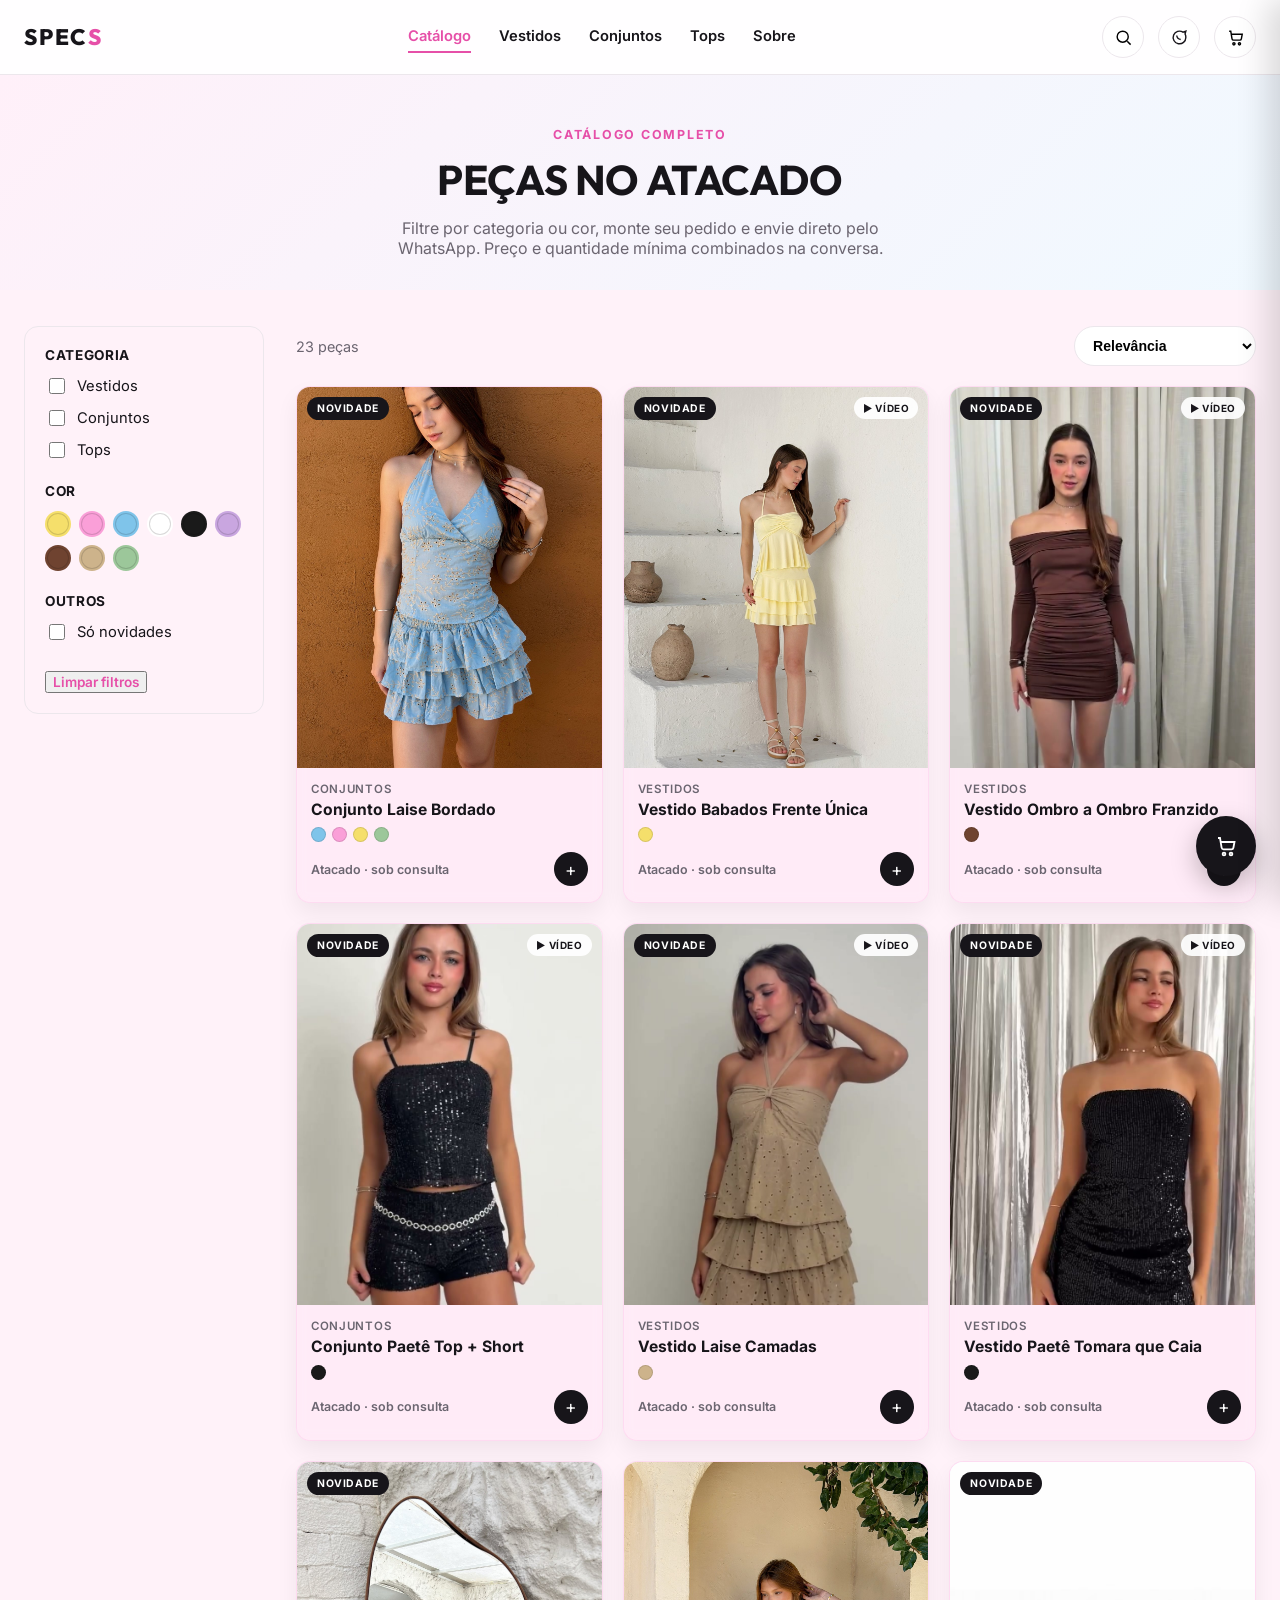
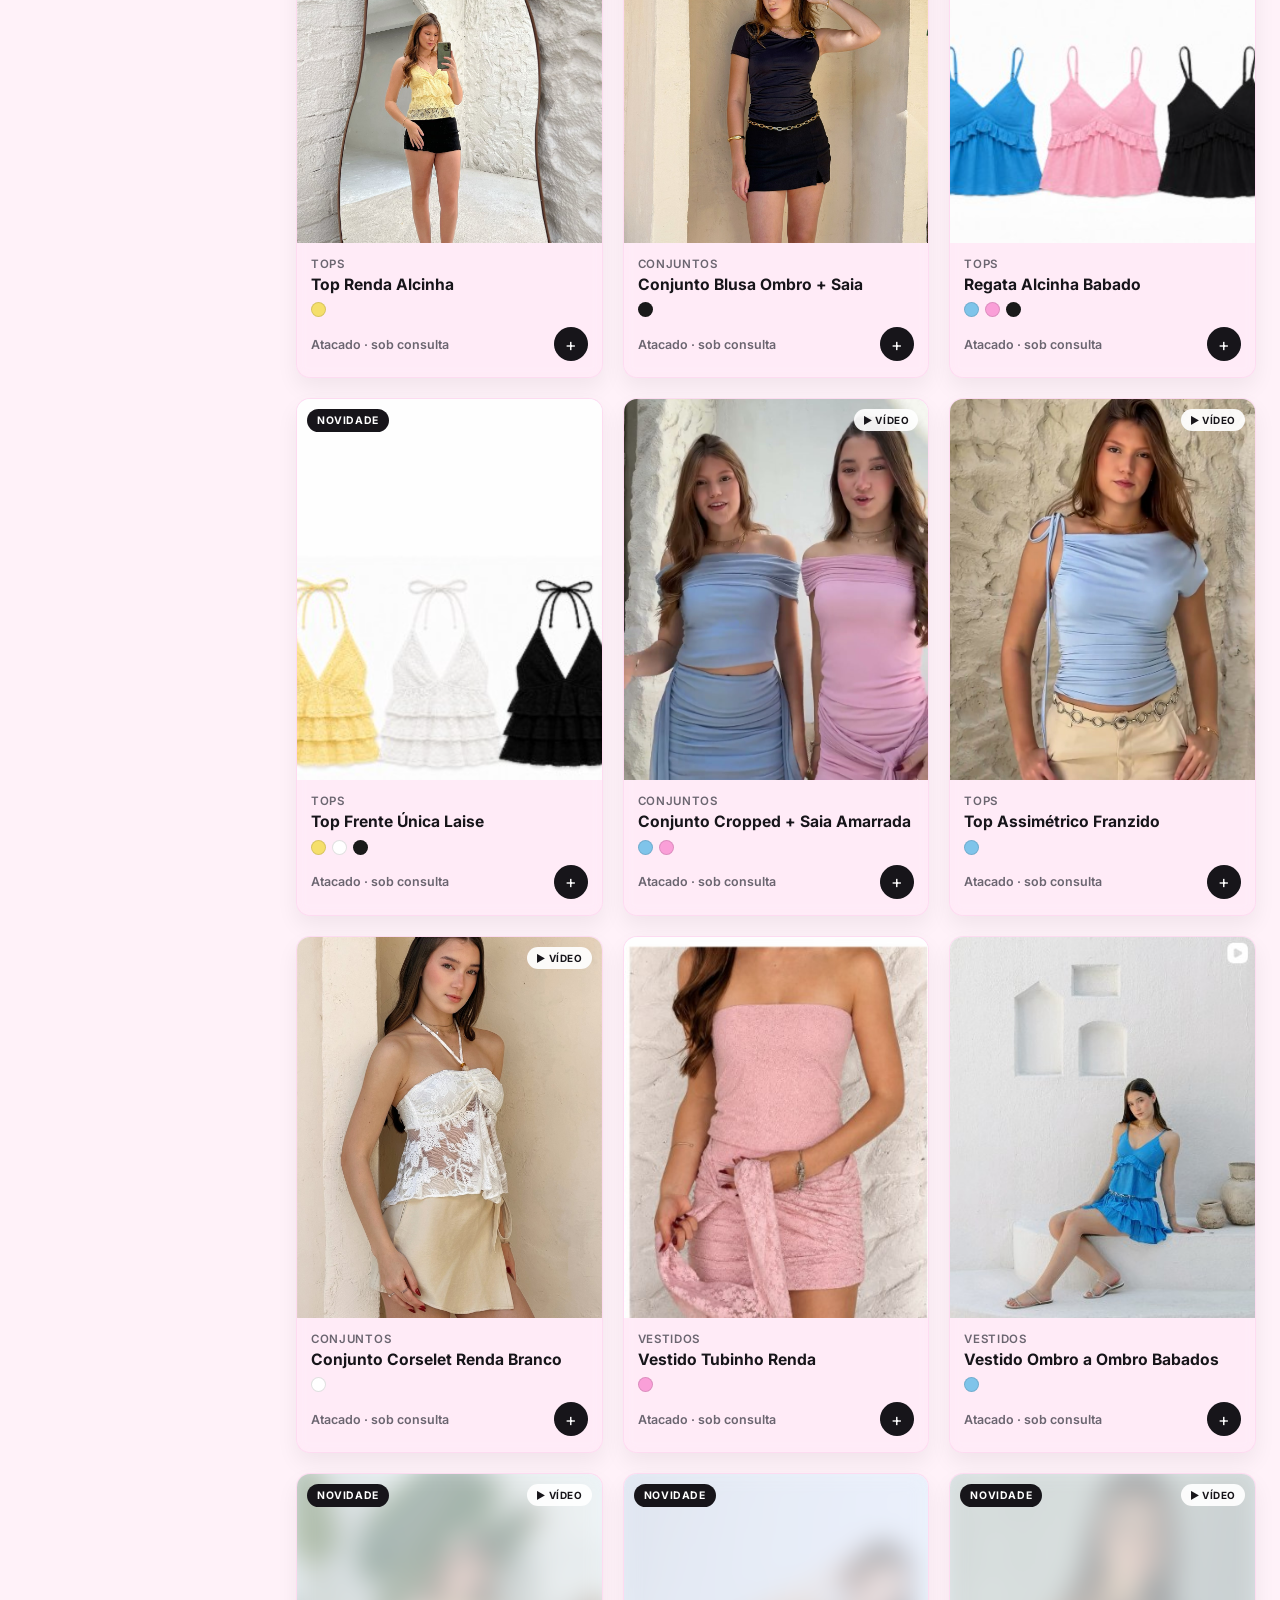
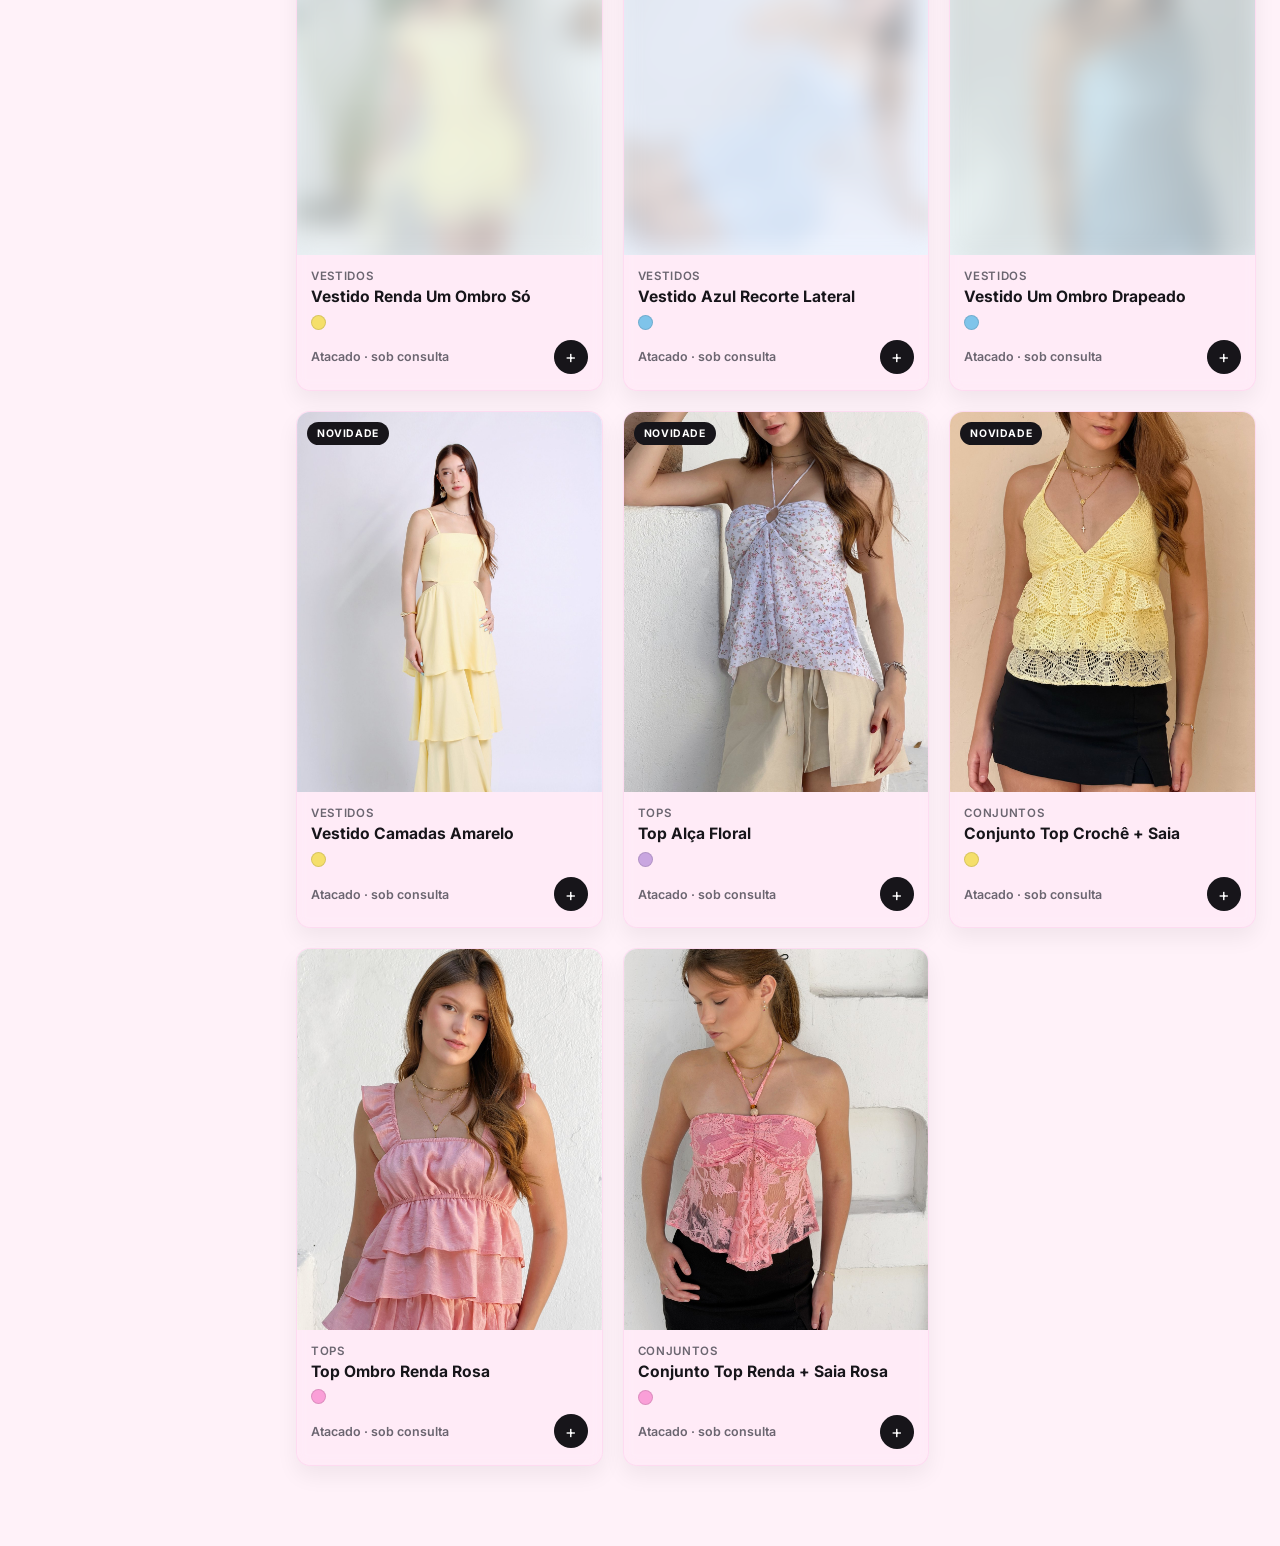
==== catalogo.html @ a66990cf "Update product images: prod-halter-3cores and prod-camisole-3cores Co-Authored-By: Claude Haiku 4.5 " ====
<!DOCTYPE html>
<html lang="pt-BR">
<head>
<meta charset="UTF-8">
<script>
if ("scrollRestoration" in history) history.scrollRestoration = "manual";
window.scrollTo(0, 0);
setTimeout(() => window.scrollTo(0, 0), 50);
requestAnimationFrame(() => window.scrollTo(0, 0));
</script>
<meta name="viewport" content="width=device-width, initial-scale=1.0">
<meta name="color-scheme" content="light only">
<meta name="darkreader-lock">
<title>Catálogo — SPECS</title>
<meta name="description" content="Catálogo completo SPECS no atacado. Filtre por categoria e cor, monte seu pedido e envie pelo WhatsApp.">
<link rel="icon" href="assets/logo-specs.png">
<link rel="preconnect" href="https://fonts.googleapis.com">
<link href="https://fonts.googleapis.com/css2?family=Inter:wght@400;500;600;700&family=Outfit:wght@700;800&display=swap" rel="stylesheet">
<link rel="stylesheet" href="css/style.css">
</head>
<body>
<div class="page-wrap">

  <nav class="nav">
    <div class="nav-inner">
      <a href="index.html" class="logo">SPEC<span>S</span></a>
      <div class="nav-links">
        <a href="catalogo.html" class="active">Catálogo</a>
        <a href="catalogo.html?cat=vestidos">Vestidos</a>
        <a href="catalogo.html?cat=conjuntos">Conjuntos</a>
        <a href="catalogo.html?cat=tops">Tops</a>
        <a href="index.html#sobre">Sobre</a>
      </div>
      <div class="nav-actions">
        <div class="nav-search" id="nav-search">
          <input type="text" id="nav-search-input" placeholder="Buscar peça..." aria-label="Buscar peça">
          <button class="icon-btn" id="search-toggle" aria-label="Buscar">
            <svg viewBox="0 0 24 24" fill="none" stroke="currentColor" stroke-width="1.8"><circle cx="11" cy="11" r="7"/><path d="m21 21-4.3-4.3"/></svg>
          </button>
        </div>
        <a class="icon-btn" href="https://wa.me/5511995565835" target="_blank" rel="noopener" aria-label="WhatsApp">
          <svg viewBox="0 0 24 24" fill="none" stroke="currentColor" stroke-width="1.8"><path d="M20 12a8 8 0 1 1-3.6-6.7L20 4l-1 3.5A8 8 0 0 1 20 12Z"/><path d="M8.5 9.5c.3 2.5 2.5 4.7 5 5"/></svg>
        </a>
        <button class="icon-btn" aria-label="Pedido" onclick="document.getElementById('cart-fab').click()">
          <svg viewBox="0 0 24 24" fill="none" stroke="currentColor" stroke-width="1.8"><path d="M4 4h2l1.6 9.6a2 2 0 0 0 2 1.7h7.8a2 2 0 0 0 2-1.6L20.5 8H7"/><circle cx="10" cy="20" r="1.4"/><circle cx="17" cy="20" r="1.4"/></svg>
          <span class="cart-badge">0</span>
        </button>
      </div>
    </div>
  </nav>

  <header class="catalog-header">
    <span class="eyebrow">catálogo completo</span>
    <h1 style="margin-top:10px;">peças no atacado</h1>
    <p>Filtre por categoria ou cor, monte seu pedido e envie direto pelo WhatsApp. Preço e quantidade mínima combinados na conversa.</p>
  </header>

  <div class="catalog-layout">
    <aside class="filters">
      <button class="filters-toggle" id="filters-toggle" aria-expanded="false" aria-controls="filters-body">
        <span>Filtros<span class="filters-count" id="filters-count" hidden></span></span>
        <svg class="chev" width="16" height="16" viewBox="0 0 24 24" fill="none" stroke="currentColor" stroke-width="2"><path d="m6 9 6 6 6-6"/></svg>
      </button>
      <div class="filters-body" id="filters-body">
        <div class="filter-group">
          <h5>Categoria</h5>
          <label class="filter-check"><input type="checkbox" class="cat-filter" value="vestidos"> Vestidos</label>
          <label class="filter-check"><input type="checkbox" class="cat-filter" value="conjuntos"> Conjuntos</label>
          <label class="filter-check"><input type="checkbox" class="cat-filter" value="tops"> Tops</label>
        </div>
        <div class="filter-group">
          <h5>Cor</h5>
          <div class="color-swatch-row">
            <span class="color-swatch" data-color="Amarelo" style="background:#f5df6b" title="Amarelo"></span>
            <span class="color-swatch" data-color="Rosa" style="background:#fa9fd8" title="Rosa"></span>
            <span class="color-swatch" data-color="Azul" style="background:#7fc4ea" title="Azul"></span>
            <span class="color-swatch" data-color="Branco" style="background:#ffffff" title="Branco"></span>
            <span class="color-swatch" data-color="Preto" style="background:#1a1a1a" title="Preto"></span>
            <span class="color-swatch" data-color="Lilás" style="background:#c9a6e0" title="Lilás"></span>
            <span class="color-swatch" data-color="Marrom" style="background:#6f4330" title="Marrom"></span>
            <span class="color-swatch" data-color="Bege" style="background:#cdb38b" title="Bege"></span>
            <span class="color-swatch" data-color="Verde" style="background:#9cc79a" title="Verde"></span>
          </div>
        </div>
        <div class="filter-group">
          <h5>Outros</h5>
          <label class="filter-check"><input type="checkbox" id="filter-new-only"> Só novidades</label>
        </div>
        <button class="filter-reset" id="filter-reset">Limpar filtros</button>
      </div>
    </aside>

    <div>
      <div class="catalog-toolbar">
        <span class="result-count" id="result-count">10 peças</span>
        <select class="sort-select" id="sort-select">
          <option value="relevancia">Relevância</option>
          <option value="novidades">Novidades primeiro</option>
          <option value="nome-az">Nome A-Z</option>
          <option value="nome-za">Nome Z-A</option>
        </select>
      </div>
      <div class="product-grid" id="catalog-grid"></div>
    </div>
  </div>
</div>

<button id="cart-fab" aria-label="Ver pedido">
  <svg viewBox="0 0 24 24" fill="none" stroke="currentColor" stroke-width="1.8"><path d="M4 4h2l1.6 9.6a2 2 0 0 0 2 1.7h7.8a2 2 0 0 0 2-1.6L20.5 8H7"/><circle cx="10" cy="20" r="1.4"/><circle cx="17" cy="20" r="1.4"/></svg>
  <span class="cart-badge">0</span>
</button>

<div id="cart-overlay"></div>
<aside id="cart-drawer">
  <div class="drawer-header">
    <h3>Seu pedido</h3>
    <button class="drawer-close" aria-label="Fechar">&times;</button>
  </div>
  <div class="drawer-items" id="drawer-items"></div>
  <div class="drawer-footer">
    <p class="hint">O valor e a quantidade mínima são combinados pelo WhatsApp — sem preço fixo aqui, é tudo no atacado.</p>
    <button class="btn btn-whatsapp btn-block" id="send-order-btn">Enviar pedido pelo WhatsApp</button>
  </div>
</aside>

<div id="quickview-overlay"></div>

<script src="js/products.js"></script>
<script src="js/main.js"></script>
<script src="js/catalog.js"></script>
</body>
</html>
---- css/style.css ----
/* ===== SPECS — design tokens ===== */
:root {
  --pink: #fa9fd8;
  --pink-rgb: 250, 159, 216;
  --pink-deep: #e64fa8;
  --pink-soft: #fff0f9;
  --blue: #b7e1f7;
  --blue-rgb: 183, 225, 247;
  --blue-deep: #4fa9d8;
  --blue-soft: #f0f9ff;
  --ink: #17151a;
  --ink-soft: #6b6570;
  --paper: #fff2f9;
  --line: #ece7ec;
  --radius-lg: 22px;
  --radius-md: 14px;
  --shadow-soft: 0 10px 30px rgba(23, 21, 26, 0.08);
  --shadow-card: 0 12px 26px rgba(0, 0, 0, 0.07);
  --maxw: 1280px;
  --ease-smooth: cubic-bezier(0.16, 0.68, 0.43, 0.99);
  font-size: 16px;
  /* the brand is light + pink by design: opt out of browsers' forced/auto dark mode */
  color-scheme: only light;
}

@media (prefers-reduced-motion: reduce) {
  html { scroll-behavior: auto !important; }
  * { animation-duration: 0.001ms !important; transition-duration: 0.001ms !important; }
  .blur-up, .hero-track.is-moving .hero-inner, [data-reveal] { filter: none !important; }
  .marquee-track, .brand-wordmark-track { animation: none !important; }
}

* { box-sizing: border-box; min-width: 0; }
html { scroll-behavior: smooth; }
html, body { max-width: 100%; overflow-x: hidden; }
body {
  margin: 0;
  font-family: "Inter", -apple-system, BlinkMacSystemFont, "Segoe UI", sans-serif;
  color: var(--ink);
  background: var(--paper);
  -webkit-font-smoothing: antialiased;
}
img { max-width: 100%; display: block; }
a { color: inherit; text-decoration: none; }
button { font-family: inherit; cursor: pointer; }
ul { list-style: none; margin: 0; padding: 0; }

h1, h2, h3 {
  font-family: "Outfit", "Inter", sans-serif;
  font-weight: 700;
  letter-spacing: -0.01em;
  margin: 0;
}

.eyebrow {
  display: inline-flex;
  align-items: center;
  gap: 8px;
  font-size: 0.78rem;
  font-weight: 700;
  letter-spacing: 0.14em;
  text-transform: uppercase;
  color: var(--pink-deep);
}

.container {
  max-width: var(--maxw);
  margin: 0 auto;
  padding: 0 24px;
}

/* ===== Scroll reveal — timing/curve of Annabella's fade-in-vertical, plus a blur-in ===== */
[data-reveal] {
  opacity: 0;
  transform: translateY(40px);
  filter: blur(6px);
  transition: opacity 0.5s var(--ease-smooth), transform 0.5s var(--ease-smooth), filter 0.5s var(--ease-smooth);
  transition-delay: 0.3s;
}
[data-reveal].revealed { opacity: 1; transform: none; filter: none; }

/* ===== Blur-up — images/videos arrive blurred and sharpen once loaded + on screen ===== */
.blur-up {
  filter: blur(12px);
  opacity: 0.35;
  transform: scale(1.06);
  transition: filter 0.9s var(--ease-smooth), opacity 0.6s var(--ease-smooth), transform 0.9s var(--ease-smooth);
}
.blur-up.is-loaded { filter: none; opacity: 1; transform: none; }
[data-reveal-group] > * { transition-delay: calc(var(--reveal-i, 0) * 70ms); }

.btn {
  display: inline-flex;
  align-items: center;
  justify-content: center;
  gap: 8px;
  padding: 14px 26px;
  border-radius: 999px;
  font-weight: 600;
  font-size: 0.95rem;
  border: 1.5px solid transparent;
  transition: transform 0.2s var(--ease-smooth), box-shadow 0.2s var(--ease-smooth), background 0.2s ease;
  white-space: nowrap;
}
.btn:active { transform: scale(0.97); }
.btn-primary {
  background: var(--ink);
  color: #fff;
}
.btn-primary:hover { background: var(--pink-deep); }
.btn-outline {
  background: transparent;
  border-color: var(--ink);
  color: var(--ink);
}
.btn-outline:hover { background: var(--ink); color: #fff; }
.btn-whatsapp {
  background: #25d366;
  color: #fff;
}
.btn-whatsapp:hover { background: #1ebc59; }
.btn-block { width: 100%; }
.btn:disabled { opacity: 0.5; cursor: not-allowed; }

/* page wrap is the target for the nav-scroll blur so fixed cart/drawer never
   get caught by the filter containing-block bug */
.page-wrap { transition: filter 0.35s var(--ease-smooth); }
.page-wrap.is-scrolling { filter: blur(2px); }

/* ===== Marquee ticker ===== */
.marquee-bar {
  background: var(--ink);
  color: #fff;
  overflow: hidden;
  padding: 9px 0;
}
.marquee-track {
  display: flex;
  width: max-content;
  animation: marquee 22s linear infinite;
}
.marquee-bar:hover .marquee-track { animation-play-state: paused; }
.marquee-track span {
  display: flex;
  align-items: center;
  gap: 14px;
  padding-right: 14px;
  font-size: 0.78rem;
  font-weight: 700;
  letter-spacing: 0.06em;
  text-transform: uppercase;
  white-space: nowrap;
}
.marquee-track span::after { content: "★"; color: var(--pink); margin-left: 14px; }
@keyframes marquee {
  from { transform: translateX(0); }
  to { transform: translateX(-50%); }
}

/* ===== Nav ===== */
.nav {
  position: sticky;
  top: 0;
  z-index: 50;
  background: rgba(255, 255, 255, 0.92);
  backdrop-filter: blur(10px);
  -webkit-backdrop-filter: blur(10px);
  border-bottom: 1px solid var(--line);
}
.nav-inner {
  display: flex;
  align-items: center;
  justify-content: space-between;
  gap: 20px;
  padding: 16px 24px;
  max-width: var(--maxw);
  margin: 0 auto;
}
.logo {
  font-family: "Outfit", sans-serif;
  font-weight: 800;
  font-size: 1.4rem;
  letter-spacing: 0.08em;
  color: var(--ink);
}
.logo span { color: var(--pink-deep); }
.nav-links {
  display: flex;
  gap: 28px;
  font-weight: 600;
  font-size: 0.92rem;
}
.nav-links a { padding: 6px 0; border-bottom: 2px solid transparent; }
.nav-links a:hover, .nav-links a.active { border-color: var(--pink-deep); color: var(--pink-deep); }
.nav-actions { display: flex; align-items: center; gap: 14px; }
.nav-search { display: flex; align-items: center; position: relative; }
.nav-search input {
  width: 0;
  opacity: 0;
  padding: 0;
  border: none;
  background: var(--pink-soft);
  border-radius: 999px;
  font-family: inherit;
  font-size: 0.88rem;
  height: 42px;
  margin-right: 0;
  transition: width 0.35s var(--ease-smooth), opacity 0.25s ease, padding 0.35s var(--ease-smooth), margin 0.35s var(--ease-smooth);
}
.nav-search.open input { width: 200px; opacity: 1; padding: 0 16px; margin-right: 8px; }
.nav-search input:focus { outline: none; box-shadow: 0 0 0 2px var(--pink); }
.icon-btn {
  position: relative;
  display: inline-flex;
  align-items: center;
  justify-content: center;
  width: 42px;
  height: 42px;
  border-radius: 999px;
  border: 1.5px solid var(--line);
  background: #fff;
  transition: border-color 0.15s ease, transform 0.15s ease;
}
.icon-btn:hover { border-color: var(--pink-deep); transform: translateY(-1px); }
.icon-btn svg { width: 19px; height: 19px; }
.cart-badge {
  position: absolute;
  top: -6px;
  right: -6px;
  background: var(--pink-deep);
  color: #fff;
  font-size: 0.68rem;
  font-weight: 700;
  min-width: 19px;
  height: 19px;
  border-radius: 999px;
  display: flex;
  align-items: center;
  justify-content: center;
  padding: 0 4px;
  transform: scale(0);
  transition: transform 0.2s ease;
}
.cart-badge.show { transform: scale(1); }
.nav-toggle { display: none; }

/* ===== Hero (big autoplay carousel) ===== */
.hero {
  /* fills the first screen under the marquee + nav */
  --hero-h: clamp(560px, calc(100vh - 108px), 900px);
  position: relative;
  overflow: hidden;
}
.hero-track {
  display: flex;
  width: 100%;
  transition: transform 0.7s var(--ease-smooth);
  touch-action: pan-y;
  user-select: none;
  -webkit-user-select: none;
  cursor: grab;
}
.hero-track.dragging { transition: none; cursor: grabbing; }
.hero-track img { -webkit-user-drag: none; }
.hero-slide {
  flex: 0 0 100%;
  min-width: 0;
  height: var(--hero-h);
  background: var(--pink-soft);
}
.hero-track.is-moving .hero-inner { filter: blur(6px); }
.hero-inner {
  transition: filter 0.45s var(--ease-smooth);
  display: grid;
  grid-template-columns: minmax(0, 1fr) auto;
  align-items: center;
  gap: 0;
  width: 100%;
  max-width: none;
  margin: 0;
  padding: 0;
  height: 100%;
  min-height: var(--hero-h);
}
.hero-text {
  padding-left: clamp(24px, 6vw, 100px);
  padding-right: 24px;
}
.hero-text h1 {
  font-size: clamp(2.8rem, 5.8vw, 4.6rem);
  line-height: 1.02;
  text-transform: uppercase;
  margin: 14px 0 18px;
}
.hero-text h1 em {
  font-style: normal;
  color: var(--pink-deep);
}
.hero-text p {
  font-size: 1.1rem;
  color: var(--ink-soft);
  max-width: 460px;
  margin: 0 0 30px;
}
.hero-ctas { display: flex; gap: 14px; flex-wrap: wrap; }
/* Transparent CTA over the hero photo/video (same idea as the pizzaria model's hero
   button): frosted glass, so the video keeps showing through. Dark text because the
   studio backgrounds behind it are light. */
.btn-catalog {
  position: absolute;
  left: 50%;
  bottom: 28px;
  z-index: 3;
  transform: translateX(-50%);
  display: inline-flex;
  align-items: center;
  gap: 10px;
  padding: 15px 30px;
  border-radius: 999px;
  border: 1.5px solid rgba(255, 255, 255, 0.85);
  background: rgba(255, 255, 255, 0.42);
  backdrop-filter: blur(10px) saturate(1.3);
  -webkit-backdrop-filter: blur(10px) saturate(1.3);
  box-shadow: 0 10px 30px rgba(23, 21, 26, 0.16);
  color: var(--ink);
  font-size: 0.8rem;
  font-weight: 700;
  letter-spacing: 0.16em;
  text-transform: uppercase;
  white-space: nowrap;
  transition: background 0.3s var(--ease-smooth), transform 0.3s var(--ease-smooth), box-shadow 0.3s var(--ease-smooth);
}
.btn-catalog:hover {
  background: rgba(255, 255, 255, 0.7);
  transform: translateX(-50%) translateY(-2px);
  box-shadow: 0 14px 34px rgba(23, 21, 26, 0.2);
}
.btn-catalog:focus-visible { outline: 2px solid var(--pink-deep); outline-offset: 3px; }
.btn-catalog .arrow { display: inline-block; font-size: 1rem; animation: nudge-down 1.8s var(--ease-smooth) infinite; }
@keyframes nudge-down {
  0%, 100% { transform: translateY(-1px); }
  50% { transform: translateY(3px); }
}
section[id] { scroll-margin-top: 40px; }

/* Portrait 2:3 box so the portrait photos/Reels fit almost whole; --focus picks
   which part stays in frame (set per slide: faces sit near the top of the videos). */
.hero-media {
  position: relative;
  overflow: hidden;
  height: var(--hero-h);
  width: min(calc(var(--hero-h) * 2 / 3), 50vw);
}
.hero-media img, .hero-media video {
  width: 100%;
  height: 100%;
  object-fit: cover;
  object-position: var(--focus, 50% 50%);
  display: block;
}

.hero-arrow {
  position: absolute;
  top: 50%;
  transform: translateY(-50%);
  z-index: 5;
  width: 46px;
  height: 46px;
  border-radius: 999px;
  border: none;
  background: rgba(255, 255, 255, 0.85);
  backdrop-filter: blur(6px);
  font-size: 1.4rem;
  color: var(--ink);
  box-shadow: var(--shadow-card);
  transition: transform 0.25s var(--ease-smooth), background 0.2s ease;
}
.hero-arrow:hover { background: #fff; transform: translateY(-50%) scale(1.08); }
.hero-arrow.prev { left: 18px; }
.hero-arrow.next { right: 18px; }

.hero-dots {
  position: absolute;
  left: 50%;
  bottom: 18px;
  transform: translateX(-50%);
  z-index: 5;
  display: flex;
  gap: 8px;
}
.hero-dot {
  width: 8px;
  height: 8px;
  border-radius: 999px;
  border: none;
  background: rgba(23, 21, 26, 0.25);
  transition: all 0.3s var(--ease-smooth);
  padding: 0;
}
.hero-dot.active { background: var(--pink-deep); width: 24px; }

@media (max-width: 640px) {
  .hero-arrow { display: none; }
}

/* ===== Category tiles (On-style shop grid) ===== */
.section { padding: 64px 24px; }
.section-head {
  display: flex;
  align-items: flex-end;
  justify-content: space-between;
  gap: 16px;
  max-width: var(--maxw);
  margin: 0 auto 28px;
}
.section-head h2 { font-size: clamp(1.5rem, 3vw, 2.1rem); }
.section-head .see-all {
  display: inline-flex;
  align-items: center;
  gap: 4px;
  font-weight: 600;
  font-size: 0.92rem;
  padding-bottom: 2px;
  border-bottom: 2px solid var(--pink-deep);
  transition: color 0.25s var(--ease-smooth), border-color 0.25s var(--ease-smooth), gap 0.3s var(--ease-smooth);
}
.section-head .see-all:hover { color: var(--pink-deep); gap: 8px; }
.see-all-arrow { display: inline-block; transition: transform 0.3s var(--ease-smooth); }
.section-head .see-all:hover .see-all-arrow { transform: translateX(3px); }

.cat-grid {
  max-width: var(--maxw);
  margin: 0 auto;
  display: grid;
  grid-template-columns: repeat(3, 1fr);
  gap: 18px;
}
.cat-tile {
  position: relative;
  border-radius: var(--radius-lg);
  overflow: hidden;
  aspect-ratio: 3 / 4;
  box-shadow: var(--shadow-card);
}
.cat-tile img { width: 100%; height: 100%; object-fit: cover; transition: transform 0.6s var(--ease-smooth), filter 0.9s var(--ease-smooth), opacity 0.6s var(--ease-smooth); }
.cat-tile:hover img { transform: scale(1.08); }
.cat-tile::before {
  content: "";
  position: absolute;
  inset: 0;
  background: linear-gradient(180deg, rgba(23,21,26,0) 40%, rgba(23,21,26,0.75) 100%);
}
.cat-tile-label {
  position: absolute;
  left: 20px;
  bottom: 18px;
  color: #fff;
  font-family: "Outfit", sans-serif;
  font-weight: 700;
  font-size: 1.3rem;
  text-transform: uppercase;
}
.cat-tile-label small {
  display: block;
  font-family: "Inter", sans-serif;
  font-weight: 500;
  font-size: 0.8rem;
  text-transform: none;
  opacity: 0.85;
  margin-top: 2px;
}

/* ===== Product cards (glass, tinted to brand pink) ===== */
.product-card {
  background: rgba(var(--pink-rgb), 0.07);
  border: 1px solid rgba(var(--pink-rgb), 0.22);
  border-radius: var(--radius-md);
  backdrop-filter: blur(6px);
  -webkit-backdrop-filter: blur(6px);
  box-shadow: 0 10px 22px rgba(0, 0, 0, 0.06);
  overflow: hidden;
  transition: transform 0.35s var(--ease-smooth), box-shadow 0.35s var(--ease-smooth);
  cursor: pointer;
}
.product-card:hover { transform: translateY(-4px); box-shadow: 0 16px 30px rgba(0,0,0,0.1); }
/* 4:5 = Instagram portrait: square studio shots fit whole, 3:4 photos lose only a sliver
   (taken from the bottom, so faces stay in frame) */
.product-card-media { position: relative; aspect-ratio: 4/5; overflow: hidden; background: var(--blue-soft); }
.product-card-media img, .product-card-media video { width: 100%; height: 100%; object-fit: cover; object-position: 50% 12%; display: block; }
.card-media-main { transition: transform 0.6s var(--ease-smooth), filter 0.9s var(--ease-smooth), opacity 0.6s var(--ease-smooth); }
.product-card:hover .product-card-media img { transform: scale(1.08); }
/* Annabella-style swap: on hover the card crossfades to the video / 2nd photo */
.card-media-alt {
  position: absolute;
  inset: 0;
  opacity: 0;
  pointer-events: none;
  transition: opacity 0.35s var(--ease-smooth) 0.05s, transform 0.6s var(--ease-smooth);
}
@media (hover: hover) {
  .product-card:hover .card-media-alt { opacity: 1; }
}
.product-video-tag {
  position: absolute;
  top: 10px;
  right: 10px;
  z-index: 2;
  background: rgba(255, 255, 255, 0.92);
  color: var(--ink);
  font-size: 0.62rem;
  font-weight: 700;
  letter-spacing: 0.06em;
  text-transform: uppercase;
  padding: 5px 9px;
  border-radius: 999px;
}
.product-tag {
  position: absolute;
  z-index: 2;
  top: 10px;
  left: 10px;
  background: var(--ink);
  color: #fff;
  font-size: 0.65rem;
  font-weight: 700;
  letter-spacing: 0.06em;
  text-transform: uppercase;
  padding: 5px 10px;
  border-radius: 999px;
}
.product-tag.best { background: var(--pink-deep); }
.product-card-body { padding: 14px 14px 16px; }
.product-cat { font-size: 0.72rem; color: var(--ink-soft); text-transform: uppercase; letter-spacing: 0.06em; font-weight: 600; }
.product-name { font-weight: 700; margin: 4px 0 8px; font-size: 0.98rem; line-height: 1.25; }
.color-dots { display: flex; gap: 6px; margin-bottom: 10px; }
.color-dot { width: 15px; height: 15px; border-radius: 999px; border: 1.5px solid rgba(0,0,0,0.12); }
.product-price-row { display: flex; align-items: center; justify-content: space-between; gap: 8px; }
.wholesale-note { font-size: 0.78rem; font-weight: 600; color: var(--ink-soft); }
.add-to-cart-btn {
  border: none;
  background: var(--ink);
  color: #fff;
  width: 34px;
  height: 34px;
  border-radius: 999px;
  display: inline-flex;
  align-items: center;
  justify-content: center;
  font-size: 1.1rem;
  transition: background 0.15s ease;
  flex-shrink: 0;
}
.add-to-cart-btn:hover { background: var(--pink-deep); }

/* ===== Carousel ===== */
.carousel-section { position: relative; }
.carousel-nav { display: flex; gap: 8px; }
.carousel-arrow {
  width: 38px; height: 38px; border-radius: 999px;
  border: 1.5px solid var(--line); background: #fff;
  display: inline-flex; align-items: center; justify-content: center;
}
.carousel-arrow:hover { border-color: var(--pink-deep); }
.carousel-grid {
  display: flex;
  gap: 18px;
  overflow-x: auto;
  scroll-snap-type: x mandatory;
  scroll-behavior: smooth;
  scrollbar-width: none;
  max-width: var(--maxw);
  margin: 0 auto;
  padding: 4px 24px 4px;
}
.carousel-grid::-webkit-scrollbar { display: none; }
.carousel-grid .product-card { flex: 0 0 240px; scroll-snap-align: start; }
.carousel-grid.expanded {
  display: grid;
  grid-template-columns: repeat(auto-fit, minmax(210px, 1fr));
  overflow-x: visible;
}

/* ===== Feature strip ===== */
.feature-strip {
  background: var(--ink);
  color: #fff;
  padding: 40px 24px;
}
.feature-grid {
  max-width: var(--maxw);
  margin: 0 auto;
  display: grid;
  grid-template-columns: repeat(4, 1fr);
  gap: 20px;
  text-align: center;
}
.feature-item { display: flex; flex-direction: column; align-items: center; gap: 10px; }
.feature-item .ico { font-size: 1.5rem; }
.feature-item span { font-weight: 600; font-size: 0.88rem; color: rgba(255,255,255,0.9); }

/* ===== Instagram teaser ===== */
.insta-grid {
  max-width: var(--maxw);
  margin: 0 auto;
  display: grid;
  grid-template-columns: repeat(4, 1fr);
  gap: 12px;
}
.insta-grid a { display: block; overflow: hidden; border-radius: var(--radius-md); }
.insta-grid img { aspect-ratio: 1/1; object-fit: cover; border-radius: var(--radius-md); transition: transform 0.5s var(--ease-smooth); }
.insta-grid a:hover img { transform: scale(1.06); }
.insta-cta { text-align: center; margin-top: 24px; }

/* ===== Footer ===== */
.footer {
  background: var(--pink-soft);
  padding: 56px 24px 28px;
  border-top: 1px solid var(--line);
}
.footer-inner {
  max-width: var(--maxw);
  margin: 0 auto;
  display: grid;
  grid-template-columns: 1.3fr 1fr 1fr;
  gap: 40px;
}
.footer h4 { font-size: 0.85rem; text-transform: uppercase; letter-spacing: 0.06em; margin-bottom: 14px; }
.footer p { color: var(--ink-soft); font-size: 0.92rem; line-height: 1.55; }
.footer-links li { margin-bottom: 10px; font-size: 0.92rem; }
.footer-links a:hover { color: var(--pink-deep); }
.footer-bottom {
  max-width: var(--maxw);
  margin: 36px auto 0;
  padding-top: 20px;
  border-top: 1px solid rgba(0,0,0,0.08);
  font-size: 0.8rem;
  color: var(--ink-soft);
  display: flex;
  justify-content: space-between;
  flex-wrap: wrap;
  gap: 8px;
}

/* ===== Catalog page layout ===== */
.catalog-header {
  background: linear-gradient(135deg, var(--pink-soft), var(--blue-soft));
  padding: 48px 24px 32px;
  text-align: center;
}
.catalog-header h1 { font-size: clamp(1.8rem, 4vw, 2.6rem); text-transform: uppercase; }
.catalog-header p { color: var(--ink-soft); max-width: 560px; margin: 12px auto 0; }

.catalog-layout {
  max-width: var(--maxw);
  margin: 0 auto;
  display: grid;
  grid-template-columns: 240px 1fr;
  gap: 32px;
  padding: 36px 24px 80px;
  align-items: start;
}
.filters {
  position: sticky;
  top: 90px;
  border: 1px solid var(--line);
  border-radius: var(--radius-md);
  padding: 20px;
}
.filter-group { margin-bottom: 22px; }
.filter-group:last-child { margin-bottom: 0; }
.filter-group h5 { font-size: 0.85rem; text-transform: uppercase; letter-spacing: 0.05em; margin: 0 0 12px; }
.filter-check { display: flex; align-items: center; gap: 9px; margin-bottom: 10px; font-size: 0.92rem; cursor: pointer; }
.filter-check input { accent-color: var(--pink-deep); width: 16px; height: 16px; }
.color-swatch-row { display: flex; flex-wrap: wrap; gap: 8px; }
.color-swatch {
  width: 26px; height: 26px; border-radius: 999px;
  border: 2px solid transparent;
  box-shadow: 0 0 0 1px rgba(0,0,0,0.15) inset;
  cursor: pointer;
}
.color-swatch.selected { border-color: var(--pink-deep); box-shadow: 0 0 0 1px rgba(0,0,0,0.15) inset, 0 0 0 2px #fff inset; }
.filter-reset { font-size: 0.85rem; font-weight: 600; color: var(--pink-deep); margin-top: 6px; display: inline-block; }
.filters-toggle { display: none; }

.catalog-toolbar {
  display: flex;
  align-items: center;
  justify-content: space-between;
  margin-bottom: 20px;
  gap: 12px;
  flex-wrap: wrap;
}
.result-count { font-size: 0.9rem; color: var(--ink-soft); }
.sort-select {
  padding: 10px 14px;
  border-radius: 999px;
  border: 1.5px solid var(--line);
  font-weight: 600;
  font-size: 0.88rem;
  background: #fff;
}
.product-grid {
  display: grid;
  grid-template-columns: repeat(3, 1fr);
  gap: 20px;
}
.empty-state { text-align: center; padding: 60px 20px; color: var(--ink-soft); grid-column: 1/-1; }

/* ===== Cart FAB + Drawer ===== */
#cart-fab {
  position: fixed;
  right: 24px;
  bottom: 24px;
  z-index: 60;
  background: var(--ink);
  color: #fff;
  width: 60px;
  height: 60px;
  border-radius: 999px;
  border: none;
  box-shadow: 0 10px 26px rgba(0,0,0,0.25);
  display: flex;
  align-items: center;
  justify-content: center;
}
#cart-fab svg { width: 24px; height: 24px; }
#cart-fab.pulse { animation: cartPulse 0.4s ease; }
@keyframes cartPulse { 0% { transform: scale(1); } 50% { transform: scale(1.15); } 100% { transform: scale(1); } }

#cart-drawer {
  position: fixed;
  top: 0;
  right: 0;
  height: 100%;
  width: min(400px, 100%);
  background: #fff;
  box-shadow: -12px 0 30px rgba(0,0,0,0.15);
  z-index: 80;
  transform: translateX(100%);
  transition: transform 0.4s var(--ease-smooth);
  display: flex;
  flex-direction: column;
}
#cart-drawer.open { transform: translateX(0); }
.drawer-header {
  display: flex; align-items: center; justify-content: space-between;
  padding: 20px; border-bottom: 1px solid var(--line);
}
.drawer-header h3 { font-size: 1.15rem; }
.drawer-close { background: none; border: none; font-size: 1.4rem; line-height: 1; }
.drawer-items { flex: 1; overflow-y: auto; padding: 16px 20px; }
.drawer-item { display: flex; gap: 12px; padding: 14px 0; border-bottom: 1px solid var(--line); }
.drawer-item img { width: 64px; height: 78px; object-fit: cover; border-radius: 10px; flex-shrink: 0; }
.drawer-item-info { flex: 1; min-width: 0; }
.drawer-item-info .name { font-weight: 700; font-size: 0.92rem; }
.drawer-item-info .meta { font-size: 0.8rem; color: var(--ink-soft); margin: 2px 0 8px; }
.qty-stepper { display: inline-flex; align-items: center; gap: 10px; border: 1.5px solid var(--line); border-radius: 999px; padding: 4px 6px; }
.qty-btn { width: 22px; height: 22px; border: none; background: var(--pink-soft); border-radius: 999px; font-weight: 700; display: inline-flex; align-items: center; justify-content: center; }
.qty-val { min-width: 16px; text-align: center; font-weight: 700; font-size: 0.88rem; }
.drawer-remove { background: none; border: none; color: var(--ink-soft); font-size: 0.78rem; text-decoration: underline; margin-left: auto; align-self: flex-start; }
.drawer-empty { text-align: center; color: var(--ink-soft); padding: 40px 10px; }
.drawer-footer { padding: 18px 20px 22px; border-top: 1px solid var(--line); }
.drawer-footer .hint { font-size: 0.78rem; color: var(--ink-soft); margin-bottom: 12px; text-align: center; }

#cart-overlay {
  position: fixed; inset: 0; background: rgba(23,21,26,0.4);
  z-index: 70; opacity: 0; pointer-events: none; transition: opacity 0.3s var(--ease-smooth);
}
#cart-overlay.open { opacity: 1; pointer-events: auto; }

/* ===== Quickview (product viewer) =====
   Desktop: vertical thumbs | big media | info.  Phone: bottom sheet, swipe gallery on top. */
body.no-scroll { overflow: hidden; }
#quickview-overlay {
  position: fixed; inset: 0; background: rgba(23,21,26,0.6);
  z-index: 90; display: flex; align-items: center; justify-content: center;
  padding: 24px; opacity: 0; pointer-events: none; transition: opacity 0.3s var(--ease-smooth);
}
#quickview-overlay.open { opacity: 1; pointer-events: auto; }
.quickview-modal {
  background: #fff;
  border-radius: var(--radius-lg);
  width: 100%;
  max-width: 1160px;
  height: min(88vh, 820px);
  display: grid;
  grid-template-columns: 92px minmax(0, 1fr) 380px;
  grid-template-rows: minmax(0, 1fr);
  position: relative;
  overflow: hidden;
  overscroll-behavior: contain;
  transform: translateY(16px);
  transition: transform 0.35s var(--ease-smooth);
}
.quickview-modal.no-thumbs { grid-template-columns: minmax(0, 1fr) 380px; }
#quickview-overlay.open .quickview-modal { transform: none; }

.quickview-thumbs {
  display: flex;
  flex-direction: column;
  gap: 10px;
  padding: 14px 12px;
  overflow-y: auto;
  scrollbar-width: none;
  background: var(--pink-soft);
}
.quickview-thumbs::-webkit-scrollbar { display: none; }
.qv-thumb {
  position: relative;
  flex: 0 0 auto;
  width: 100%;
  aspect-ratio: 3 / 4;
  border-radius: 8px;
  overflow: hidden;
  border: 2px solid transparent;
  padding: 0;
  background: #fff;
  opacity: 0.55;
  transition: opacity 0.2s ease, border-color 0.2s ease;
}
.qv-thumb:hover { opacity: 0.85; }
.qv-thumb img { width: 100%; height: 100%; object-fit: cover; display: block; }
.qv-thumb.active { opacity: 1; border-color: var(--pink-deep); }
.qv-play {
  position: absolute; inset: 0; display: flex; align-items: center; justify-content: center;
  background: rgba(23,21,26,0.35); color: #fff; font-size: 0.9rem;
}

.quickview-gallery { position: relative; min-height: 0; background: var(--pink-soft); }
.qv-track {
  position: absolute;
  inset: 0;
  display: flex;
  overflow-x: auto;
  overflow-y: hidden;
  scroll-snap-type: x mandatory;
  scrollbar-width: none;
  overscroll-behavior-x: contain;
}
.qv-track::-webkit-scrollbar { display: none; }
.qv-slide {
  flex: 0 0 100%;
  height: 100%;
  scroll-snap-align: center;
  scroll-snap-stop: always;
}
/* cover, not contain: the photo fills the box edge-to-edge (no pink letterbox
   bars around it), scaled up just enough to crop instead of stretched. */
.qv-slide img, .qv-slide video { width: 100%; height: 100%; object-fit: cover; display: block; }
.qv-counter {
  position: absolute; top: 14px; left: 14px; z-index: 2;
  background: rgba(255,255,255,0.92); color: var(--ink);
  font-size: 0.8rem; font-weight: 700; letter-spacing: 0.04em;
  padding: 6px 12px; border-radius: 999px;
  font-variant-numeric: tabular-nums;
}
.qv-nav {
  position: absolute; top: 50%; z-index: 2;
  transform: translateY(-50%);
  width: 44px; height: 44px; border-radius: 999px; border: none;
  background: rgba(255,255,255,0.92); color: var(--ink);
  box-shadow: var(--shadow-card);
  font-size: 1.5rem; line-height: 1;
  display: flex; align-items: center; justify-content: center;
  transition: opacity 0.2s ease, transform 0.2s var(--ease-smooth);
}
.qv-nav:hover { transform: translateY(-50%) scale(1.06); }
.qv-nav:disabled { opacity: 0; pointer-events: none; }
.qv-nav.prev { left: 14px; }
.qv-nav.next { right: 14px; }
.qv-dots {
  position: absolute; left: 50%; bottom: 14px; z-index: 2;
  transform: translateX(-50%);
  display: none; gap: 6px;
  background: rgba(255,255,255,0.8); padding: 6px 8px; border-radius: 999px;
}
.qv-dot {
  width: 7px; height: 7px; border-radius: 999px; border: none; padding: 0;
  background: rgba(23,21,26,0.25);
  transition: all 0.3s var(--ease-smooth);
}
.qv-dot.active { width: 20px; background: var(--pink-deep); }

.quickview-close {
  position: absolute; top: 14px; right: 14px; z-index: 4;
  width: 40px; height: 40px; border-radius: 999px; border: none;
  background: rgba(255,255,255,0.95); color: var(--ink);
  box-shadow: var(--shadow-card);
  font-size: 1.5rem; line-height: 1;
  display: flex; align-items: center; justify-content: center;
}
.quickview-info { padding: 40px 32px 32px; overflow-y: auto; }
.quickview-info .product-cat { margin-bottom: 8px; color: var(--pink-deep); }
.quickview-info h3 { font-size: 1.65rem; line-height: 1.15; margin-bottom: 8px; }
.qv-wholesale { font-size: 0.85rem; font-weight: 600; color: var(--ink); margin: 0 0 16px; }
.quickview-info .desc { color: var(--ink-soft); font-size: 0.97rem; line-height: 1.65; margin: 0 0 22px; }
.quickview-colors { margin-bottom: 24px; }
.quickview-colors h5 {
  font-size: 0.8rem; text-transform: uppercase; letter-spacing: 0.06em;
  margin: 0 0 10px; color: var(--ink-soft);
}
.quickview-colors h5 span { color: var(--ink); }
.quickview-colors .color-swatch { width: 32px; height: 32px; padding: 0; }
.quickview-actions { display: flex; align-items: center; gap: 12px; flex-wrap: wrap; }
.quickview-actions .qty-stepper { padding: 6px 8px; gap: 12px; }
.quickview-actions .qty-btn { width: 32px; height: 32px; font-size: 1.05rem; }
.quickview-actions .qty-val { font-size: 1rem; min-width: 20px; }
.quickview-actions .btn { flex: 1 1 180px; padding: 15px 22px; }

/* ===== Brand block — the logo's own pink + white wordmark ===== */
.brand-section {
  position: relative;
  overflow: hidden;
  background: var(--pink);
  padding-bottom: 96px;
}
.brand-wordmark {
  overflow: hidden;
  padding: 36px 0 8px;
  color: #fff;
  font-family: "Outfit", "Inter", sans-serif;
  font-weight: 800;
  font-size: clamp(4.5rem, 13vw, 12rem);
  line-height: 1;
  letter-spacing: 0.14em;
  white-space: nowrap;
  user-select: none;
}
.brand-wordmark-track {
  display: flex;
  width: max-content;
  animation: marquee 55s linear infinite;
}
.brand-wordmark-track span { padding-right: 0.5em; }
.brand-inner {
  max-width: var(--maxw);
  margin: 0 auto;
  padding: 24px 24px 0;
  display: grid;
  grid-template-columns: minmax(0, 1fr) minmax(0, 1.05fr);
  gap: 56px;
  align-items: center;
}
.brand-eyebrow {
  font-size: 0.8rem;
  font-weight: 700;
  letter-spacing: 0.2em;
  text-transform: uppercase;
  color: rgba(23, 21, 26, 0.75);
}
.brand-copy h2 {
  margin-top: 12px;
  font-size: clamp(2.6rem, 5vw, 4.4rem);
  line-height: 1.02;
  letter-spacing: 0.02em;
  text-transform: uppercase;
  color: var(--ink);
}
.brand-stars { color: #fff; }
.brand-copy p {
  max-width: 480px;
  margin: 18px 0 0;
  font-size: 1.05rem;
  line-height: 1.65;
  color: rgba(23, 21, 26, 0.85);
}
.btn-light {
  margin-top: 28px;
  background: #fff;
  color: var(--ink);
  box-shadow: 0 10px 24px rgba(23, 21, 26, 0.12);
}
.btn-light:hover { background: var(--ink); color: #fff; }

.brand-collage {
  position: relative;
  height: clamp(420px, 42vw, 560px);
}
.polaroid {
  position: absolute;
  margin: 0;
  padding: 10px 10px 42px;
  background: #fff;
  border-radius: 6px;
  box-shadow: 0 18px 40px rgba(23, 21, 26, 0.18);
  transition: transform 0.5s var(--ease-smooth), box-shadow 0.5s var(--ease-smooth);
}
.polaroid img, .polaroid video {
  display: block;
  width: 100%;
  aspect-ratio: 3 / 4;
  object-fit: cover;
  border-radius: 2px;
  background: var(--pink-soft);
}
.polaroid figcaption {
  position: absolute;
  left: 0;
  right: 0;
  bottom: 12px;
  text-align: center;
  font-family: "Outfit", "Inter", sans-serif;
  font-weight: 700;
  font-size: 0.78rem;
  letter-spacing: 0.08em;
  text-transform: uppercase;
  color: var(--ink);
}
.polaroid.p1 { width: 40%; left: 0; top: 12%; transform: rotate(-7deg); z-index: 1; }
.polaroid.p2 { width: 44%; left: 28%; top: 0; transform: rotate(3deg); z-index: 3; }
.polaroid.p3 { width: 38%; right: 0; top: 22%; transform: rotate(8deg); z-index: 2; }
.polaroid:hover {
  z-index: 4;
  transform: rotate(0deg) translateY(-8px) scale(1.03);
  box-shadow: 0 26px 50px rgba(23, 21, 26, 0.24);
}

/* ===== Responsive ===== */
@media (max-width: 980px) {
  .hero-slide { height: auto; }
  .hero-inner { grid-template-columns: 1fr; height: auto; min-height: 0; }
  .hero-text { padding: 32px 24px 48px; }
  /* tall portrait box, as big as the first screen allows, so the Reels fit */
  .hero-media {
    order: -1;
    width: 100%;
    height: auto;
    aspect-ratio: 9 / 16;
    max-height: calc(100vh - 110px);
    max-height: calc(100svh - 110px);
    min-height: 420px;
  }
  .cat-grid { grid-template-columns: repeat(2, 1fr); }
  .feature-grid { grid-template-columns: repeat(2, 1fr); }
  .footer-inner { grid-template-columns: 1fr 1fr; }
  .catalog-layout { grid-template-columns: 1fr; }
  .filters { position: static; padding: 16px 20px; }
  .filters-toggle {
    display: flex;
    align-items: center;
    justify-content: space-between;
    width: 100%;
    background: none;
    border: none;
    padding: 0;
    font-size: 0.95rem;
    font-weight: 700;
    text-transform: uppercase;
    letter-spacing: 0.04em;
    color: var(--ink);
    cursor: pointer;
  }
  .filters-count {
    display: inline-block;
    margin-left: 6px;
    color: var(--pink-deep);
  }
  .filters-toggle .chev { transition: transform 0.25s var(--ease-smooth); flex-shrink: 0; }
  .filters-toggle[aria-expanded="true"] .chev { transform: rotate(180deg); }
  .filters-body {
    max-height: 0;
    opacity: 0;
    overflow: hidden;
    margin-top: 0;
    transition: max-height 0.3s var(--ease-smooth), opacity 0.2s var(--ease-smooth), margin-top 0.3s var(--ease-smooth);
  }
  .filters-body.open { max-height: 640px; opacity: 1; margin-top: 16px; }
  .product-grid { grid-template-columns: repeat(2, 1fr); }
  .brand-section { padding-bottom: 64px; }
  .brand-inner { grid-template-columns: 1fr; gap: 40px; }
  .brand-collage { width: 100%; max-width: 520px; margin: 0 auto; height: clamp(300px, 80vw, 460px); }
  #quickview-overlay { padding: 0; align-items: flex-end; }
  .quickview-modal,
  .quickview-modal.no-thumbs {
    display: flex;
    flex-direction: column;
    height: auto;
    max-height: 94vh;
    max-height: 94dvh;
    max-width: none;
    border-radius: 22px 22px 0 0;
    overflow-y: auto;
    transform: translateY(48px);
  }
  .quickview-thumbs { display: none; }
  /* height only (no aspect-ratio) so it never fights this and distorts the
     box — that mismatch was stretching it wide enough to crop the photo */
  .quickview-gallery {
    flex: 0 0 auto;
    width: 100%;
    height: 58vh;
    height: 58dvh;
  }
  .qv-nav { display: none; }
  .qv-dots { display: flex; }
  .quickview-close { top: 12px; right: 12px; }
  .quickview-info { flex: 0 0 auto; padding: 22px 20px 0; overflow: visible; }
  .quickview-info h3 { font-size: 1.4rem; }
  .quickview-info .desc { font-size: 0.95rem; }
  /* add-to-order bar stays visible at the bottom of the sheet */
  .quickview-actions {
    position: sticky;
    bottom: 0;
    z-index: 3;
    flex-wrap: nowrap;
    background: #fff;
    margin: 0 -20px;
    padding: 12px 20px calc(14px + env(safe-area-inset-bottom, 0px));
    border-top: 1px solid var(--line);
  }
  .quickview-actions .btn { flex: 1 1 auto; padding: 14px 12px; font-size: 0.92rem; white-space: normal; line-height: 1.2; }
}

@media (max-width: 640px) {
  .nav-links { display: none; }
  .insta-grid { grid-template-columns: repeat(2, 1fr); }
  .cat-grid { grid-template-columns: 1fr; }
  .footer-inner { grid-template-columns: 1fr; }
  .product-grid { grid-template-columns: 1fr 1fr; gap: 12px; }
  .carousel-grid .product-card { flex: 0 0 190px; }
  .feature-grid { grid-template-columns: 1fr 1fr; }

  .section { padding: 36px 24px; }
  .hero-text { padding: 32px 24px 32px; }
  .catalog-header { padding: 32px 24px 24px; }
  .catalog-header p { margin-top: 8px; }
  .catalog-layout { padding: 22px 16px 56px; gap: 20px; }
  .filters { padding: 16px; }
  .filter-group { margin-bottom: 14px; }
  .filter-group h5 { margin-bottom: 8px; }
  .filter-check { margin-bottom: 6px; }
  .color-swatch-row { gap: 6px; }
  .color-swatch { width: 24px; height: 24px; }
  .filter-reset { margin-top: 2px; }
}
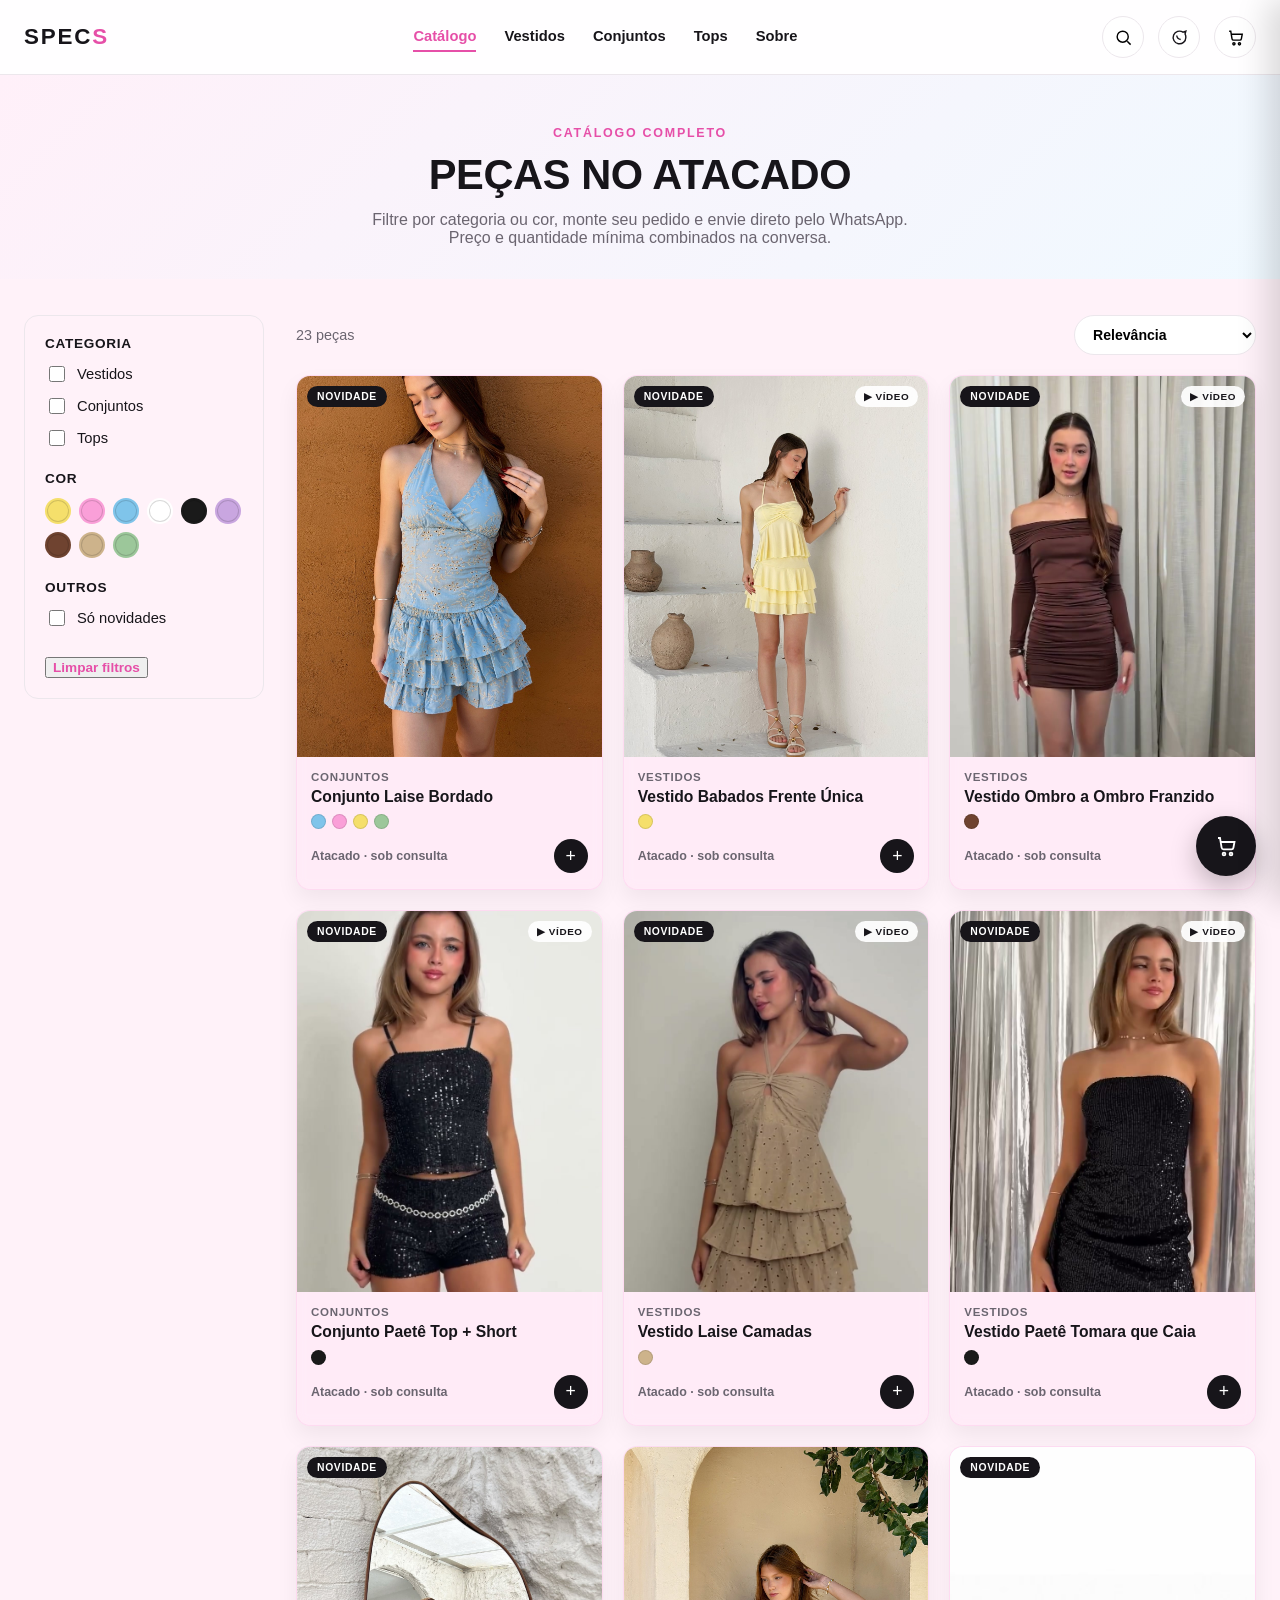
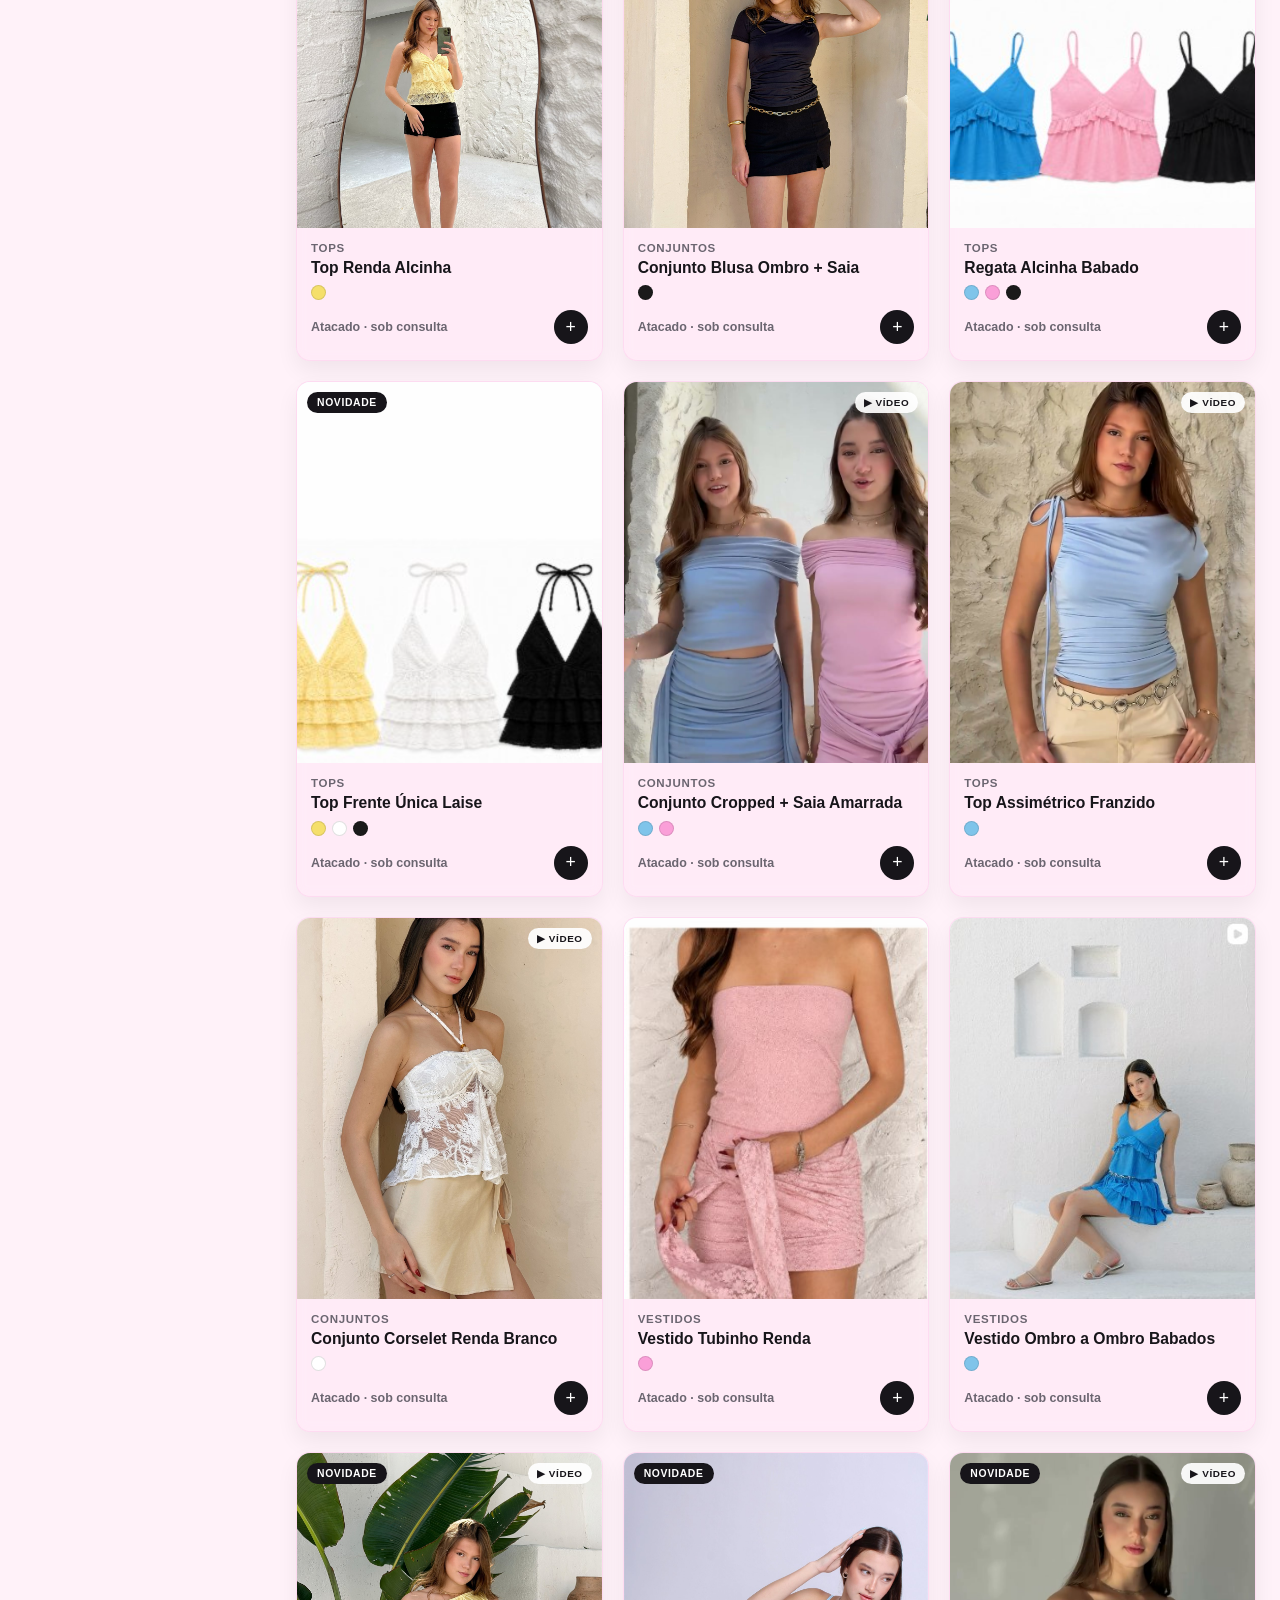
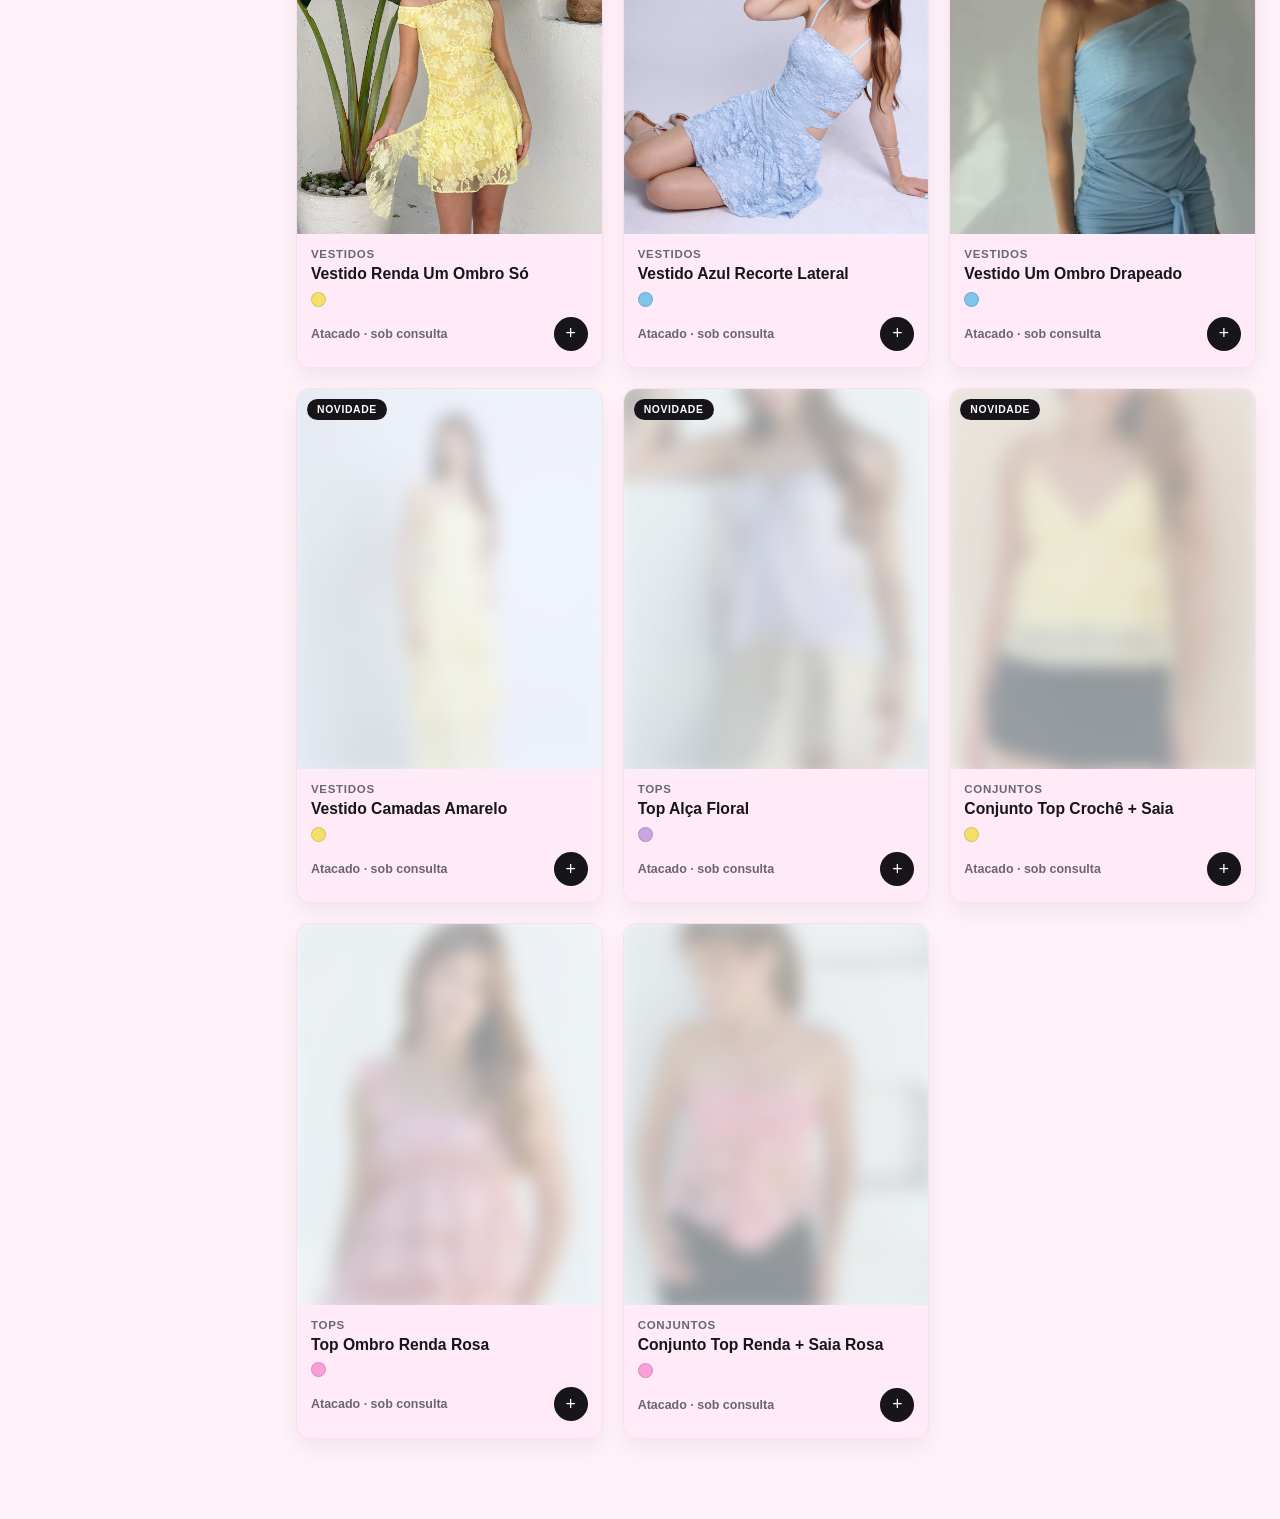
==== commit d375b1df: "fix(security): add XSS protection, CSP, and input validation - Add escapeHtml() to sanitize all inne" ====
--- a/catalogo.html
+++ b/catalogo.html
@@ -9,6 +9,8 @@
 requestAnimationFrame(() => window.scrollTo(0, 0));
 </script>
 <meta name="viewport" content="width=device-width, initial-scale=1.0">
+<meta http-equiv="Content-Security-Policy" content="default-src 'self'; script-src 'self' 'unsafe-inline'; style-src 'self' 'unsafe-inline' https://fonts.googleapis.com; font-src https://fonts.gstatic.com; img-src 'self' data:; media-src 'self'; object-src 'none'; base-uri 'self';">
+<meta name="referrer" content="strict-origin-when-cross-origin">
 <meta name="color-scheme" content="light only">
 <meta name="darkreader-lock">
 <title>Catálogo — SPECS</title>
--- a/css/style.css
+++ b/css/style.css
@@ -72,19 +72,19 @@
 /* ===== Scroll reveal — timing/curve of Annabella's fade-in-vertical, plus a blur-in ===== */
 [data-reveal] {
   opacity: 0;
-  transform: translateY(40px);
-  filter: blur(6px);
-  transition: opacity 0.5s var(--ease-smooth), transform 0.5s var(--ease-smooth), filter 0.5s var(--ease-smooth);
-  transition-delay: 0.3s;
+  transform: translateY(30px);
+  filter: blur(4px);
+  transition: opacity 0.35s var(--ease-smooth), transform 0.35s var(--ease-smooth), filter 0.35s var(--ease-smooth);
+  transition-delay: 0.12s;
 }
 [data-reveal].revealed { opacity: 1; transform: none; filter: none; }
 
 /* ===== Blur-up — images/videos arrive blurred and sharpen once loaded + on screen ===== */
 .blur-up {
-  filter: blur(12px);
-  opacity: 0.35;
-  transform: scale(1.06);
-  transition: filter 0.9s var(--ease-smooth), opacity 0.6s var(--ease-smooth), transform 0.9s var(--ease-smooth);
+  filter: blur(8px);
+  opacity: 0.4;
+  transform: scale(1.04);
+  transition: filter 0.5s var(--ease-smooth), opacity 0.4s var(--ease-smooth), transform 0.5s var(--ease-smooth);
 }
 .blur-up.is-loaded { filter: none; opacity: 1; transform: none; }
 [data-reveal-group] > * { transition-delay: calc(var(--reveal-i, 0) * 70ms); }
@@ -124,7 +124,7 @@
 
 /* page wrap is the target for the nav-scroll blur so fixed cart/drawer never
    get caught by the filter containing-block bug */
-.page-wrap { transition: filter 0.35s var(--ease-smooth); }
+.page-wrap { transition: filter 0.18s var(--ease-smooth); }
 .page-wrap.is-scrolling { filter: blur(2px); }
 
 /* ===== Marquee ticker ===== */
@@ -254,7 +254,7 @@
 .hero-track {
   display: flex;
   width: 100%;
-  transition: transform 0.7s var(--ease-smooth);
+  transition: transform 0.45s var(--ease-smooth);
   touch-action: pan-y;
   user-select: none;
   -webkit-user-select: none;
@@ -268,9 +268,9 @@
   height: var(--hero-h);
   background: var(--pink-soft);
 }
-.hero-track.is-moving .hero-inner { filter: blur(6px); }
+.hero-track.is-moving .hero-inner { filter: blur(4px); }
 .hero-inner {
-  transition: filter 0.45s var(--ease-smooth);
+  transition: filter 0.3s var(--ease-smooth);
   display: grid;
   grid-template-columns: minmax(0, 1fr) auto;
   align-items: center;
@@ -442,7 +442,7 @@
   aspect-ratio: 3 / 4;
   box-shadow: var(--shadow-card);
 }
-.cat-tile img { width: 100%; height: 100%; object-fit: cover; transition: transform 0.6s var(--ease-smooth), filter 0.9s var(--ease-smooth), opacity 0.6s var(--ease-smooth); }
+.cat-tile img { width: 100%; height: 100%; object-fit: cover; transition: transform 0.4s var(--ease-smooth), filter 0.5s var(--ease-smooth), opacity 0.4s var(--ease-smooth); }
 .cat-tile:hover img { transform: scale(1.08); }
 .cat-tile::before {
   content: "";
@@ -479,7 +479,7 @@
   -webkit-backdrop-filter: blur(6px);
   box-shadow: 0 10px 22px rgba(0, 0, 0, 0.06);
   overflow: hidden;
-  transition: transform 0.35s var(--ease-smooth), box-shadow 0.35s var(--ease-smooth);
+  transition: transform 0.25s var(--ease-smooth), box-shadow 0.25s var(--ease-smooth);
   cursor: pointer;
 }
 .product-card:hover { transform: translateY(-4px); box-shadow: 0 16px 30px rgba(0,0,0,0.1); }
@@ -487,7 +487,7 @@
    (taken from the bottom, so faces stay in frame) */
 .product-card-media { position: relative; aspect-ratio: 4/5; overflow: hidden; background: var(--blue-soft); }
 .product-card-media img, .product-card-media video { width: 100%; height: 100%; object-fit: cover; object-position: 50% 12%; display: block; }
-.card-media-main { transition: transform 0.6s var(--ease-smooth), filter 0.9s var(--ease-smooth), opacity 0.6s var(--ease-smooth); }
+.card-media-main { transition: transform 0.4s var(--ease-smooth), filter 0.5s var(--ease-smooth), opacity 0.4s var(--ease-smooth); }
 .product-card:hover .product-card-media img { transform: scale(1.08); }
 /* Annabella-style swap: on hover the card crossfades to the video / 2nd photo */
 .card-media-alt {
@@ -495,7 +495,7 @@
   inset: 0;
   opacity: 0;
   pointer-events: none;
-  transition: opacity 0.35s var(--ease-smooth) 0.05s, transform 0.6s var(--ease-smooth);
+  transition: opacity 0.25s var(--ease-smooth) 0.03s, transform 0.4s var(--ease-smooth);
 }
 @media (hover: hover) {
   .product-card:hover .card-media-alt { opacity: 1; }
